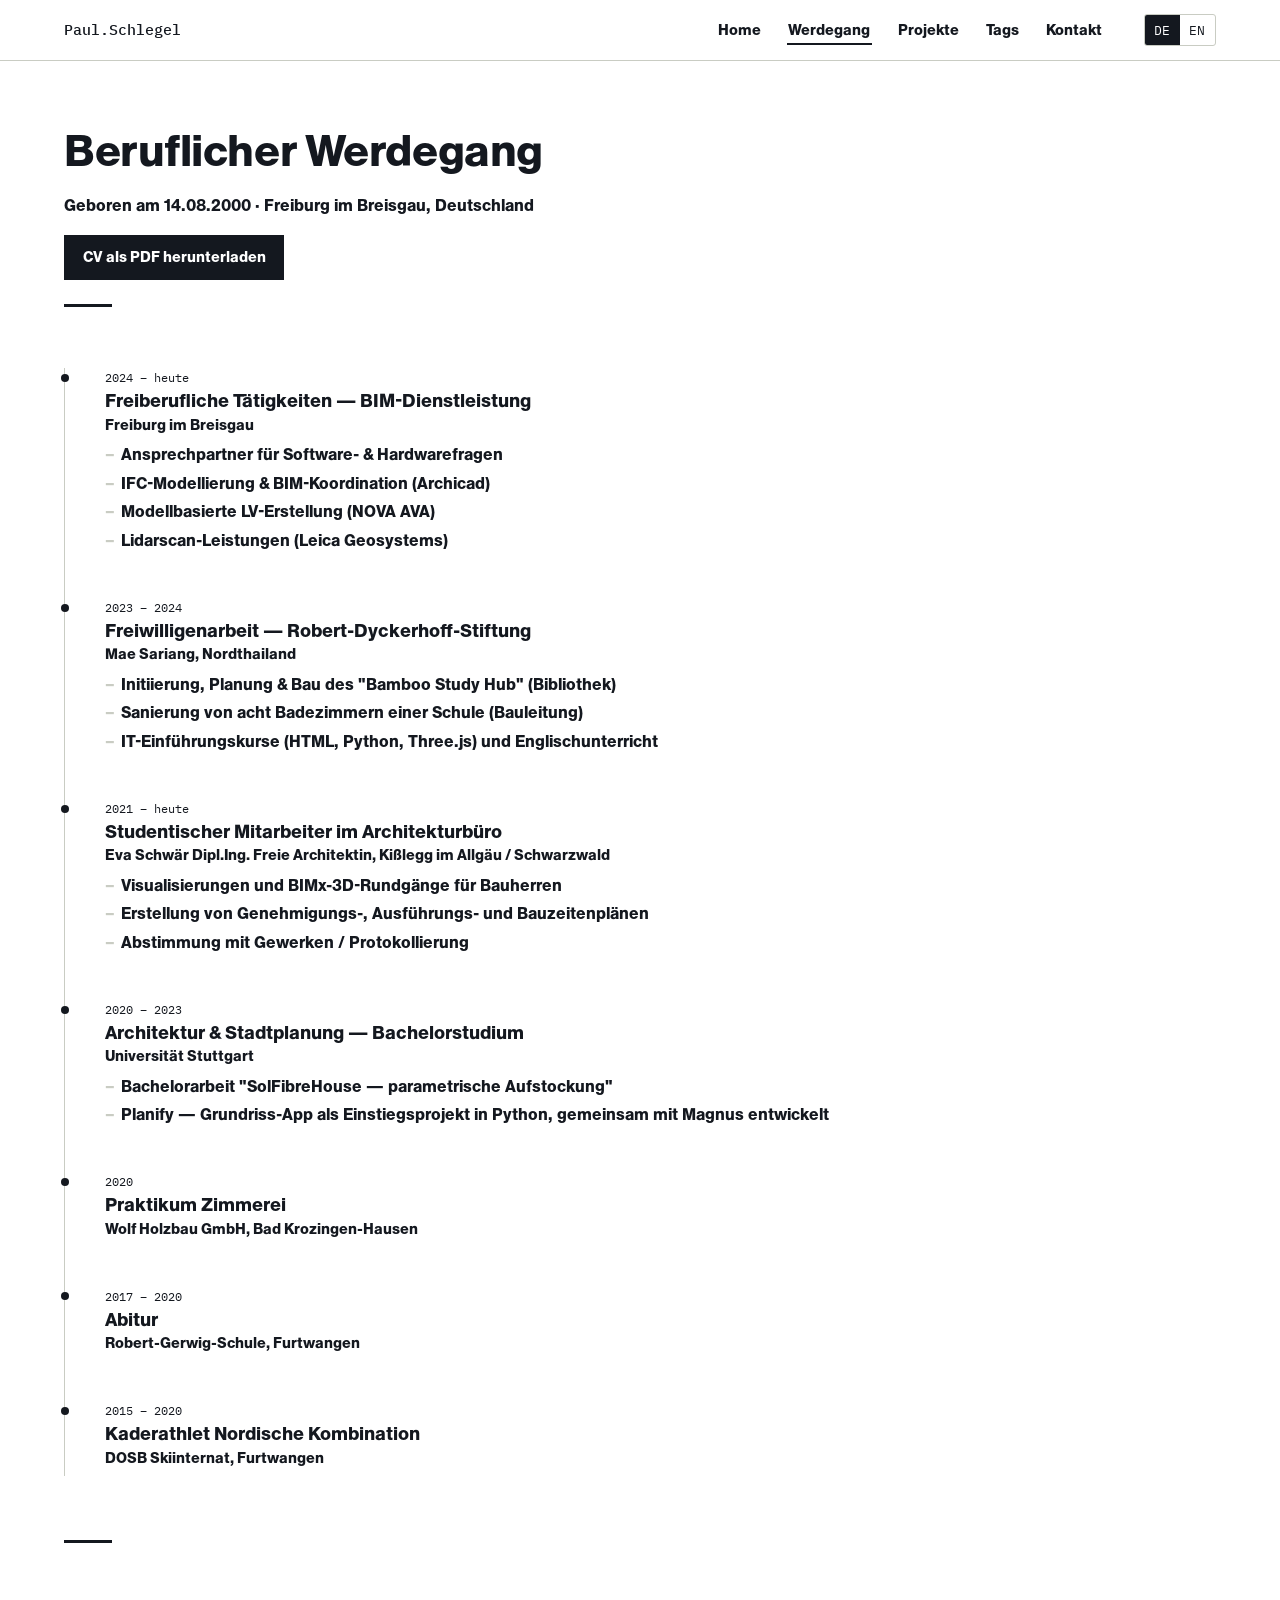
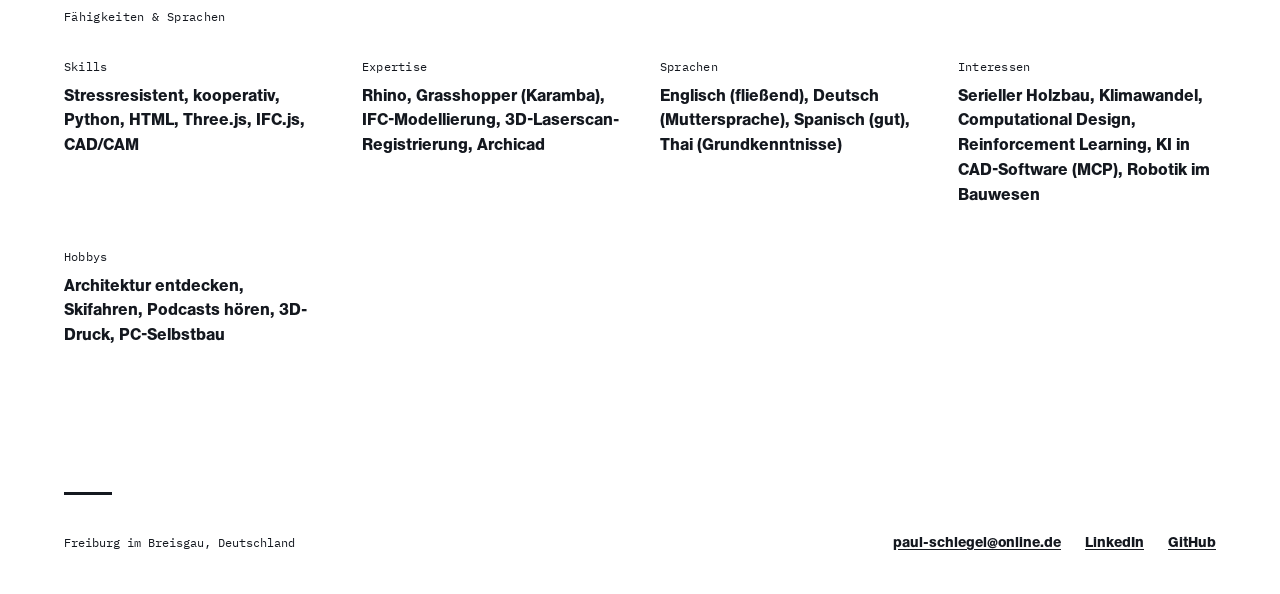
==== career.html @ 3959266d "Initial site" ====
<!DOCTYPE html>
<html lang="de">
<head>
<meta charset="UTF-8">
<meta name="viewport" content="width=device-width, initial-scale=1.0">
<title>Career — Paul Schlegel</title>
<meta name="description" content="Paul Schlegel's career timeline: BIM services, architecture, volunteering, education, and skills.">
<link rel="preconnect" href="https://fonts.googleapis.com">
<link rel="preconnect" href="https://fonts.gstatic.com" crossorigin>
<link href="https://fonts.googleapis.com/css2?family=IBM+Plex+Mono:wght@400;500&display=swap" rel="stylesheet">
<link rel="stylesheet" href="assets/css/style.css">
</head>
<body data-page="career">

<div data-include="header"></div>

<main>
  <section class="section" style="padding-bottom: var(--space-3);">
    <div class="container">
      <h1 data-de="Beruflicher Werdegang" data-en="Career timeline">Beruflicher Werdegang</h1>
      <p class="max-w-prose" data-de="Geboren am 14.08.2000 · Freiburg im Breisgau, Deutschland" data-en="Born 14 August 2000 · Freiburg im Breisgau, Germany">Geboren am 14.08.2000 · Freiburg im Breisgau, Deutschland</p>
      <div class="btn-row">
        <a class="btn btn-primary" href="assets/files/Paul_Schlegel_Lebenslauf.pdf" data-de="CV als PDF herunterladen" data-en="Download CV as PDF">CV als PDF herunterladen</a>
      </div>
    </div>
  </section>

  <section class="section">
    <div class="container">
      <div class="timeline">

        <div class="timeline-item">
          <span class="period" data-de="2024 – heute" data-en="2024 – present">2024 – heute</span>
          <h3 data-de="Freiberufliche Tätigkeiten — BIM-Dienstleistung" data-en="Freelance work — BIM Services">Freiberufliche Tätigkeiten — BIM-Dienstleistung</h3>
          <p class="org" data-de="Freiburg im Breisgau" data-en="Freiburg im Breisgau">Freiburg im Breisgau</p>
          <ul>
            <li data-de="Ansprechpartner für Software- &amp; Hardwarefragen" data-en="Point of contact for software &amp; hardware questions">Ansprechpartner für Software- &amp; Hardwarefragen</li>
            <li data-de="IFC-Modellierung &amp; BIM-Koordination (Archicad)" data-en="IFC modelling &amp; BIM coordination (Archicad)">IFC-Modellierung &amp; BIM-Koordination (Archicad)</li>
            <li data-de="Modellbasierte LV-Erstellung (NOVA AVA)" data-en="Model-based bill-of-quantities creation (NOVA AVA)">Modellbasierte LV-Erstellung (NOVA AVA)</li>
            <li data-de="Lidarscan-Leistungen (Leica Geosystems)" data-en="LiDAR scanning services (Leica Geosystems)">Lidarscan-Leistungen (Leica Geosystems)</li>
          </ul>
        </div>

        <div class="timeline-item">
          <span class="period" data-de="2023 – 2024" data-en="2023 – 2024">2023 – 2024</span>
          <h3 data-de="Freiwilligenarbeit — Robert-Dyckerhoff-Stiftung" data-en="Volunteer work — Robert Dyckerhoff Foundation">Freiwilligenarbeit — Robert-Dyckerhoff-Stiftung</h3>
          <p class="org" data-de="Mae Sariang, Nordthailand" data-en="Mae Sariang, Northern Thailand">Mae Sariang, Nordthailand</p>
          <ul>
            <li data-de="Initiierung, Planung &amp; Bau des &quot;Bamboo Study Hub&quot; (Bibliothek)" data-en="Initiated, planned &amp; built the &quot;Bamboo Study Hub&quot; (library)">Initiierung, Planung &amp; Bau des "Bamboo Study Hub" (Bibliothek)</li>
            <li data-de="Sanierung von acht Badezimmern einer Schule (Bauleitung)" data-en="Renovated eight school bathrooms (site supervision)">Sanierung von acht Badezimmern einer Schule (Bauleitung)</li>
            <li data-de="IT-Einführungskurse (HTML, Python, Three.js) und Englischunterricht" data-en="Taught introductory IT courses (HTML, Python, Three.js) and English">IT-Einführungskurse (HTML, Python, Three.js) und Englischunterricht</li>
          </ul>
        </div>

        <div class="timeline-item">
          <span class="period" data-de="2021 – heute" data-en="2021 – present">2021 – heute</span>
          <h3 data-de="Studentischer Mitarbeiter im Architekturbüro" data-en="Student assistant, architecture office">Studentischer Mitarbeiter im Architekturbüro</h3>
          <p class="org" data-de="Eva Schwär Dipl.Ing. Freie Architektin, Kißlegg im Allgäu / Schwarzwald" data-en="Eva Schwär Dipl.-Ing. Freie Architektin, Kißlegg im Allgäu / Black Forest">Eva Schwär Dipl.Ing. Freie Architektin, Kißlegg im Allgäu / Schwarzwald</p>
          <ul>
            <li data-de="Visualisierungen und BIMx-3D-Rundgänge für Bauherren" data-en="Visualisations and BIMx 3D walkthroughs for clients">Visualisierungen und BIMx-3D-Rundgänge für Bauherren</li>
            <li data-de="Erstellung von Genehmigungs-, Ausführungs- und Bauzeitenplänen" data-en="Preparation of permit, construction, and scheduling drawings">Erstellung von Genehmigungs-, Ausführungs- und Bauzeitenplänen</li>
            <li data-de="Abstimmung mit Gewerken / Protokollierung" data-en="Coordination with trades / documentation">Abstimmung mit Gewerken / Protokollierung</li>
          </ul>
        </div>

        <div class="timeline-item">
          <span class="period" data-de="2020 – 2023" data-en="2020 – 2023">2020 – 2023</span>
          <h3 data-de="Architektur &amp; Stadtplanung — Bachelorstudium" data-en="Architecture &amp; Urban Planning — Bachelor's degree">Architektur &amp; Stadtplanung — Bachelorstudium</h3>
          <p class="org" data-de="Universität Stuttgart" data-en="University of Stuttgart">Universität Stuttgart</p>
          <ul>
            <li data-de="Bachelorarbeit &quot;SolFibreHouse — parametrische Aufstockung&quot;" data-en="Bachelor's thesis &quot;SolFibreHouse — parametric building extension&quot;">Bachelorarbeit "SolFibreHouse — parametrische Aufstockung"</li>
            <li data-de="Planify — Grundriss-App als Einstiegsprojekt in Python, gemeinsam mit Magnus entwickelt" data-en="Planify — a floorplan app, our entry project into Python, built together with Magnus">Planify — Grundriss-App als Einstiegsprojekt in Python, gemeinsam mit Magnus entwickelt</li>
          </ul>
        </div>

        <div class="timeline-item">
          <span class="period" data-de="2020" data-en="2020">2020</span>
          <h3 data-de="Praktikum Zimmerei" data-en="Carpentry internship">Praktikum Zimmerei</h3>
          <p class="org" data-de="Wolf Holzbau GmbH, Bad Krozingen-Hausen" data-en="Wolf Holzbau GmbH, Bad Krozingen-Hausen">Wolf Holzbau GmbH, Bad Krozingen-Hausen</p>
        </div>

        <div class="timeline-item">
          <span class="period" data-de="2017 – 2020" data-en="2017 – 2020">2017 – 2020</span>
          <h3 data-de="Abitur" data-en="Abitur (secondary school diploma)">Abitur</h3>
          <p class="org" data-de="Robert-Gerwig-Schule, Furtwangen" data-en="Robert-Gerwig-Schule, Furtwangen">Robert-Gerwig-Schule, Furtwangen</p>
        </div>

        <div class="timeline-item">
          <span class="period" data-de="2015 – 2020" data-en="2015 – 2020">2015 – 2020</span>
          <h3 data-de="Kaderathlet Nordische Kombination" data-en="Competitive athlete, Nordic Combined">Kaderathlet Nordische Kombination</h3>
          <p class="org" data-de="DOSB Skiinternat, Furtwangen" data-en="DOSB ski boarding school, Furtwangen">DOSB Skiinternat, Furtwangen</p>
        </div>

      </div>
    </div>
  </section>

  <section class="section">
    <div class="container">
      <span class="label" data-de="Fähigkeiten &amp; Sprachen" data-en="Skills &amp; languages">Fähigkeiten &amp; Sprachen</span>
      <dl class="info-grid">
        <div>
          <dt data-de="Skills" data-en="Skills">Skills</dt>
          <dd data-de="Stressresistent, kooperativ, Python, HTML, Three.js, IFC.js, CAD/CAM" data-en="Resilient under pressure, collaborative, Python, HTML, Three.js, IFC.js, CAD/CAM">Stressresistent, kooperativ, Python, HTML, Three.js, IFC.js, CAD/CAM</dd>
        </div>
        <div>
          <dt data-de="Expertise" data-en="Expertise">Expertise</dt>
          <dd data-de="Rhino, Grasshopper (Karamba), IFC-Modellierung, 3D-Laserscan-Registrierung, Archicad" data-en="Rhino, Grasshopper (Karamba), IFC modelling, 3D laser-scan registration, Archicad">Rhino, Grasshopper (Karamba), IFC-Modellierung, 3D-Laserscan-Registrierung, Archicad</dd>
        </div>
        <div>
          <dt data-de="Sprachen" data-en="Languages">Sprachen</dt>
          <dd data-de="Englisch (fließend), Deutsch (Muttersprache), Spanisch (gut), Thai (Grundkenntnisse)" data-en="English (fluent), German (native), Spanish (good), Thai (basic)">Englisch (fließend), Deutsch (Muttersprache), Spanisch (gut), Thai (Grundkenntnisse)</dd>
        </div>
        <div>
          <dt data-de="Interessen" data-en="Interests">Interessen</dt>
          <dd data-de="Serieller Holzbau, Klimawandel, Computational Design, Reinforcement Learning, KI in CAD-Software (MCP), Robotik im Bauwesen" data-en="Serial/modular timber construction, climate change, computational design, reinforcement learning, AI in CAD software (MCP), robotics in construction">Serieller Holzbau, Klimawandel, Computational Design, Reinforcement Learning, KI in CAD-Software (MCP), Robotik im Bauwesen</dd>
        </div>
        <div>
          <dt data-de="Hobbys" data-en="Hobbies">Hobbys</dt>
          <dd data-de="Architektur entdecken, Skifahren, Podcasts hören, 3D-Druck, PC-Selbstbau" data-en="Discovering architecture, skiing, listening to podcasts, 3D printing, building PCs">Architektur entdecken, Skifahren, Podcasts hören, 3D-Druck, PC-Selbstbau</dd>
        </div>
      </dl>
    </div>
  </section>
</main>

<div data-include="footer"></div>

<script src="assets/js/main.js"></script>
</body>
</html>
---- assets/css/style.css ----
/* ==========================================================================
   Paul Schlegel — personal site
   Design system: restrained technical (survey/point-cloud inspired), light only
   ========================================================================== */

/* Self-hosted — Antique Legacy only ships Semibold (600) and Bold (700),
   no regular weight. Text set at lighter weights (e.g. body copy at 400)
   will render at the nearest available weight (600) per the browser's
   own font-weight matching — there is no lighter face to fall back to. */
@font-face {
  font-family: "Antique Legacy";
  src: url("../fonts/AntiqueLegacy-Semibold.ttf") format("truetype");
  font-weight: 600;
  font-style: normal;
  font-display: swap;
}
@font-face {
  font-family: "Antique Legacy";
  src: url("../fonts/AntiqueLegacy-Bold.ttf") format("truetype");
  font-weight: 700;
  font-style: normal;
  font-display: swap;
}

:root {
  --paper: #FFFFFF;
  --ink: #14181F;
  --ink-soft: #14181F;
  --hairline: #C9CCC3;
  --mist: #EEF1EC;

  /* Tag categories — the only place color is used as an accent */
  --tag-ai: #F5DEE1;
  --tag-collab: #F5E4CE;
  --tag-bim: #F4EFC9;
  --tag-impact: #DCEAD3;
  --tag-software: #D3E9E1;
  --tag-design: #E9DCEA;

  --font-sans: "Antique Legacy", -apple-system, BlinkMacSystemFont, "Segoe UI", sans-serif;
  --font-mono: "IBM Plex Mono", "SFMono-Regular", Consolas, monospace;

  --radius: 3px;
  --gutter: clamp(1.25rem, 5vw, 5rem);
  --content-max: 1320px;

  --space-1: 0.5rem;
  --space-2: 1rem;
  --space-3: 1.5rem;
  --space-4: 2.5rem;
  --space-5: 4rem;
  --space-6: 6rem;
}

/* ---- Reset ------------------------------------------------------------- */

*, *::before, *::after { box-sizing: border-box; }

html { -webkit-text-size-adjust: 100%; scroll-behavior: smooth; }

@media (prefers-reduced-motion: reduce) {
  html { scroll-behavior: auto; }
  *, *::before, *::after {
    animation-duration: 0.01ms !important;
    animation-iteration-count: 1 !important;
    transition-duration: 0.01ms !important;
  }
}

body {
  margin: 0;
  min-height: 100vh;
  display: flex;
  flex-direction: column;
  background-color: var(--paper);
  color: var(--ink);
  font-family: var(--font-sans);
  font-size: 16px;
  line-height: 1.55;
  -webkit-font-smoothing: antialiased;
}

main {
  flex: 1;
}

img { max-width: 100%; display: block; }

a { color: var(--ink); text-decoration: underline; text-underline-offset: 2px; }
a:hover { text-decoration-thickness: 2px; }

h1, h2, h3, h4 { font-weight: 600; line-height: 1.2; margin: 0 0 var(--space-2); }
h1 { font-size: clamp(2rem, 4vw, 2.75rem); letter-spacing: -0.01em; }
h2 { font-size: clamp(1.4rem, 2.5vw, 1.75rem); }
h3 { font-size: 1.15rem; }
p { margin: 0 0 var(--space-2); color: var(--ink-soft); }

ul { margin: 0; padding: 0; list-style: none; }

button { font-family: inherit; }

/* Visible focus states everywhere */
a:focus-visible,
button:focus-visible,
input:focus-visible {
  outline: 2px solid var(--ink);
  outline-offset: 2px;
  border-radius: 1px;
}

/* ---- Layout helpers ----------------------------------------------------- */

.container {
  max-width: var(--content-max);
  margin: 0 auto;
  padding-inline: var(--gutter);
}

.section {
  padding-block: var(--space-5);
  position: relative;
}

.section + .section::before {
  content: "";
  position: absolute;
  top: 0;
  left: var(--gutter);
  width: 3rem;
  height: 3px;
  background: var(--ink);
}

.label {
  font-family: var(--font-mono);
  font-size: 0.72rem;
  letter-spacing: 0.03em;
  color: var(--ink);
  display: inline-block;
  margin-bottom: var(--space-2);
}

/* ---- Header / nav -------------------------------------------------------- */

.site-header {
  border-bottom: 1px solid var(--hairline);
  background-color: var(--paper);
  position: sticky;
  top: 0;
  z-index: 20;
}

.site-header .container {
  display: flex;
  align-items: center;
  justify-content: space-between;
  gap: var(--space-2);
  padding-block: 0.9rem;
}

.brand {
  font-family: var(--font-mono);
  font-weight: 500;
  font-size: 0.95rem;
  color: var(--ink);
  text-decoration: none;
}
.brand:hover { text-decoration: none; }
.brand span { color: var(--ink-soft); }

.nav {
  display: flex;
  align-items: center;
  gap: var(--space-4);
}

.nav-links {
  display: flex;
  gap: var(--space-3);
}

.nav-links a {
  color: var(--ink);
  font-size: 0.92rem;
  padding: 0.3rem 0.1rem;
  text-decoration: none;
  border-bottom: 2px solid transparent;
}

.nav-links a:hover { text-decoration: none; border-color: var(--hairline); }

.nav-links a[aria-current="page"] {
  color: var(--ink);
  font-weight: 600;
  border-color: var(--ink);
}

.lang-toggle {
  display: inline-flex;
  border: 1px solid var(--hairline);
  border-radius: var(--radius);
  overflow: hidden;
  font-family: var(--font-mono);
  font-size: 0.75rem;
}

.lang-toggle button {
  background: none;
  border: none;
  padding: 0.35rem 0.6rem;
  cursor: pointer;
  color: var(--ink-soft);
}

.lang-toggle button[aria-pressed="true"] {
  background: var(--ink);
  color: var(--paper);
}

.nav-toggle {
  display: none;
  background: none;
  border: 1px solid var(--hairline);
  border-radius: var(--radius);
  padding: 0.4rem 0.6rem;
  cursor: pointer;
  color: var(--ink);
}

.nav-toggle svg { display: block; }

@media (max-width: 760px) {
  .nav-toggle { display: inline-flex; align-items: center; }

  .nav {
    position: absolute;
    top: 100%;
    left: 0;
    right: 0;
    background: var(--paper);
    border-bottom: 1px solid var(--hairline);
    flex-direction: column;
    align-items: stretch;
    gap: 0;
    padding: var(--space-2) var(--gutter) var(--space-3);
    display: none;
  }

  .nav.is-open { display: flex; }

  .nav-links {
    flex-direction: column;
    gap: 0;
  }

  .nav-links a {
    padding: 0.7rem 0;
    border-bottom: 1px solid var(--hairline);
  }

  .lang-toggle { margin-top: var(--space-2); align-self: flex-start; }
}

/* ---- Buttons -------------------------------------------------------------- */

.btn {
  display: inline-flex;
  align-items: center;
  gap: 0.5rem;
  padding: 0.65rem 1.1rem;
  font-size: 0.92rem;
  font-weight: 600;
  border: 1px solid var(--ink);
  cursor: pointer;
  text-decoration: none;
}

.btn:hover { text-decoration: none; }

.btn-primary {
  background: var(--ink);
  color: var(--paper);
}

.btn-ghost {
  background: transparent;
  color: var(--ink);
  border-color: var(--hairline);
}
.btn-ghost:hover { border-color: var(--ink); }

.btn-row { display: flex; flex-wrap: wrap; gap: var(--space-2); }

/* ---- Hero ------------------------------------------------------------------ */

.hero {
  display: grid;
  grid-template-columns: 1.3fr 0.9fr;
  gap: var(--space-5);
  align-items: center;
  padding-block: var(--space-6) var(--space-5);
}

.hero-portrait {
  border-radius: var(--radius);
  overflow: hidden;
  border: 1px solid var(--hairline);
  aspect-ratio: 4 / 5;
  background: var(--mist);
}

.hero-portrait img {
  width: 100%;
  height: 100%;
  object-fit: cover;
  object-position: center 20%;
}

.hero h1 { margin-bottom: var(--space-2); }
.hero .lede { font-size: 1.1rem; max-width: 46ch; }

.hero-meta {
  display: flex;
  gap: var(--space-3);
  font-family: var(--font-mono);
  font-size: 0.8rem;
  color: var(--ink-soft);
  margin: var(--space-2) 0 var(--space-3);
  flex-wrap: wrap;
}

.hero-meta li::before { content: "· "; color: var(--hairline); }
.hero-meta li:first-child::before { content: ""; }

@media (max-width: 760px) {
  .hero { grid-template-columns: 1fr; padding-block: var(--space-4); }
  .hero-portrait { max-width: 220px; }
  .hero-meta li::before { content: none; }
}

/* Sparing entrance moment for the hero only */
.hero > * { animation: rise-in 0.5s ease-out both; }
.hero-portrait { animation-delay: 0.08s; }

@keyframes rise-in {
  from { opacity: 0; transform: translateY(8px); }
  to { opacity: 1; transform: translateY(0); }
}

@media (prefers-reduced-motion: reduce) {
  .hero > * { animation: none; }
}

/* ---- Cards / tags ------------------------------------------------------------ */

.card-grid {
  display: grid;
  grid-template-columns: repeat(auto-fill, minmax(220px, 1fr));
  gap: var(--space-4) var(--space-3);
}

.card {
  display: flex;
  flex-direction: column;
  gap: var(--space-2);
  color: inherit;
  text-decoration: none;
}

.card-thumb {
  position: relative;
  aspect-ratio: 3 / 4;
  border: none;
  border-radius: 0;
  background-color: #ECECEC;
  overflow: hidden;
  box-shadow: none;
  transition: transform 0.15s ease;
}

.card:hover .card-thumb,
.card:focus-visible .card-thumb {
  transform: translateY(-3px);
}

.card-title {
  margin: 0;
  padding: 0;
  text-align: left;
  font-size: 0.85rem;
  font-weight: 600;
  color: var(--ink);
}

.card-thumb img {
  position: absolute;
  inset: 0;
  width: 100%;
  height: 100%;
  object-fit: cover;
  object-position: center 65%;
  filter: grayscale(1);
  transition: filter 0.15s ease;
}

.card:hover .card-thumb img,
.card:focus-visible .card-thumb img {
  filter: grayscale(0);
}

.tags {
  display: flex;
  flex-wrap: wrap;
  gap: 0.4rem;
  margin-top: var(--space-1);
}

.tag {
  font-family: var(--font-mono);
  font-size: 0.7rem;
  letter-spacing: 0.02em;
  padding: 0.25rem 0.6rem;
  border-radius: 999px;
  color: var(--ink);
  background: var(--hairline);
}

a.tag {
  text-decoration: none;
  display: inline-block;
}

.tag-ai { background: var(--tag-ai); }
.tag-collab { background: var(--tag-collab); }
.tag-bim { background: var(--tag-bim); }
.tag-impact { background: var(--tag-impact); }
.tag-software { background: var(--tag-software); }
.tag-design { background: var(--tag-design); }

/* ---- Tags overview page ------------------------------------------------------ */

.tag-groups {
  display: grid;
  grid-template-columns: repeat(auto-fit, minmax(280px, 1fr));
  gap: var(--space-3);
}

.tag-group {
  background: var(--mist);
  border-radius: var(--radius);
  padding: var(--space-3);
}

.tag-group h3 { margin-bottom: var(--space-2); }

.tag-count {
  opacity: 0.65;
  font-size: 0.65rem;
}

.category-heading {
  display: flex;
  align-items: baseline;
  gap: var(--space-2);
  margin-bottom: var(--space-3);
}

/* ---- Project detail pages --------------------------------------------------- */

.breadcrumb {
  font-family: var(--font-mono);
  font-size: 0.8rem;
  display: block;
  margin-bottom: var(--space-3);
}

.detail-layout > div {
  max-width: 62ch;
}

.detail-layout.has-image {
  display: grid;
  grid-template-columns: 1.1fr 0.9fr;
  gap: var(--space-5);
  align-items: start;
}

.detail-layout.has-image > .detail-text {
  max-width: 62ch;
}

.detail-image {
  border-radius: var(--radius);
  overflow: hidden;
  border: 1px solid var(--hairline);
  background: var(--mist);
}

.detail-image img {
  display: block;
  width: 100%;
  height: auto;
}

@media (max-width: 760px) {
  .detail-layout.has-image { grid-template-columns: 1fr; }
}

.video-block {
  width: 100%;
}

.video-frame {
  position: relative;
  aspect-ratio: 16 / 9;
  width: 100%;
  border: 1px solid var(--hairline);
  border-radius: var(--radius);
  background-color: var(--mist);
  background-image:
    repeating-linear-gradient(0deg, var(--hairline) 0 1px, transparent 1px 22px),
    repeating-linear-gradient(90deg, var(--hairline) 0 1px, transparent 1px 22px);
  background-position: -1px -1px;
  color: var(--ink);
  overflow: hidden;
}

.video-frame video {
  position: absolute;
  inset: 0;
  width: 100%;
  height: 100%;
  object-fit: cover;
}

/* Placeholder state (no video yet): add .is-placeholder for centered icon/label */
.video-frame.is-placeholder {
  display: flex;
  flex-direction: column;
  align-items: center;
  justify-content: center;
  gap: var(--space-2);
}

.video-frame > svg { width: 56px; height: 56px; }

.video-frame > span {
  font-family: var(--font-mono);
  font-size: 0.75rem;
  color: var(--ink-soft);
}

.video-bar {
  display: flex;
  align-items: center;
  gap: var(--space-2);
  margin-top: var(--space-2);
}

.video-btn {
  flex-shrink: 0;
  width: 36px;
  height: 36px;
  background: var(--paper);
  border: 1px solid var(--hairline);
  border-radius: var(--radius);
  display: flex;
  align-items: center;
  justify-content: center;
  color: var(--ink);
  cursor: pointer;
}

.video-btn:hover { background: var(--mist); }

.video-btn svg { width: 18px; height: 18px; }

.video-btn .icon-pause { display: none; }
.video-btn.is-playing .icon-play { display: none; }
.video-btn.is-playing .icon-pause { display: block; }

.video-seek {
  --progress: 0%;
  flex: 1;
  appearance: none;
  -webkit-appearance: none;
  height: 4px;
  border-radius: 2px;
  background: linear-gradient(to right, var(--ink) 0%, var(--ink) var(--progress), var(--hairline) var(--progress), var(--hairline) 100%);
  cursor: pointer;
}

.video-seek::-webkit-slider-thumb {
  -webkit-appearance: none;
  width: 12px;
  height: 12px;
  border-radius: 50%;
  background: var(--ink);
  cursor: pointer;
  border: 2px solid var(--paper);
}

.video-seek::-moz-range-thumb {
  width: 12px;
  height: 12px;
  border-radius: 50%;
  background: var(--ink);
  border: 2px solid var(--paper);
  cursor: pointer;
}

.video-seek::-moz-range-track {
  height: 4px;
  border-radius: 2px;
  background: var(--hairline);
}

.video-seek::-moz-range-progress {
  height: 4px;
  border-radius: 2px;
  background: var(--ink);
}

.video-time {
  flex-shrink: 0;
  font-family: var(--font-mono);
  font-size: 0.75rem;
  color: var(--ink-soft);
  white-space: nowrap;
}

/* ---- Image gallery (project detail pages) ---------------------------------- */

.gallery {
  position: relative;
  /* Full-bleed: escape .container regardless of its own padding/max-width */
  width: 100vw;
  margin-left: calc(50% - 50vw);
  margin-right: calc(50% - 50vw);
  padding-inline: 11%;
}

.gallery-stage {
  position: relative;
  height: clamp(360px, 54vw, 720px);
  overflow: hidden;
}

.gallery-slide {
  position: absolute;
  inset: 0;
  margin: 0;
  display: flex;
  align-items: center;
  justify-content: center;
  transition: transform 0.6s cubic-bezier(0.65, 0, 0.35, 1);
  will-change: transform;
}

.slide-media {
  display: flex;
  flex-direction: column;
  gap: var(--space-1);
}

.slide-image {
  height: clamp(280px, 48vw, 640px);
  aspect-ratio: 3 / 2;
  border-radius: var(--radius);
  overflow: hidden;
  background-color: var(--mist);
}

.slide-image--portrait {
  aspect-ratio: 3 / 4;
}

.gallery-slide.is-placeholder .slide-image {
  background-color: #FFFFFF;
  background-image:
    repeating-linear-gradient(0deg, var(--hairline) 0 1px, transparent 1px 22px),
    repeating-linear-gradient(90deg, var(--hairline) 0 1px, transparent 1px 22px);
}

.slide-image img {
  width: 100%;
  height: 100%;
  display: block;
  object-fit: cover;
}

.slide-caption {
  margin: 0;
  text-align: left;
  font-family: var(--font-mono);
  font-size: 0.78rem;
  color: var(--ink-soft);
}

.gallery-nav {
  position: absolute;
  top: 50%;
  transform: translateY(-50%);
  width: 40px;
  height: 40px;
  border-radius: 50%;
  background: var(--paper);
  border: 1px solid var(--hairline);
  display: flex;
  align-items: center;
  justify-content: center;
  color: var(--ink);
  cursor: pointer;
  z-index: 2;
  box-shadow: 0 4px 12px rgba(20, 24, 31, 0.16);
}

.gallery-nav:hover { box-shadow: 0 6px 18px rgba(20, 24, 31, 0.22); }

.gallery-prev { left: 16px; }
.gallery-next { right: 16px; }

.gallery-nav svg { width: 18px; height: 18px; }

@media (max-width: 600px) {
  .gallery { padding-inline: 5%; }
  .slide-caption { font-size: 0.7rem; }
}

/* ---- Timeline (career) ---------------------------------------------------- */

.timeline {
  border-left: 1px solid var(--hairline);
  padding-left: var(--space-4);
  display: flex;
  flex-direction: column;
  gap: var(--space-4);
}

.timeline-item { position: relative; }

.timeline-item::before {
  content: "";
  position: absolute;
  left: calc(-1 * var(--space-4) - 4px);
  top: 0.35rem;
  width: 8px;
  height: 8px;
  background: var(--ink);
  border-radius: 50%;
}

.timeline-item .period {
  font-family: var(--font-mono);
  font-size: 0.78rem;
  color: var(--ink);
  display: block;
  margin-bottom: 0.15rem;
}

.timeline-item h3 { margin-bottom: 0.1rem; }
.timeline-item .org { color: var(--ink-soft); font-size: 0.92rem; margin-bottom: 0.4rem; }

.timeline-item ul { margin-top: 0.4rem; }
.timeline-item li {
  position: relative;
  padding-left: 1rem;
  color: var(--ink-soft);
  margin-bottom: 0.25rem;
}
.timeline-item li::before { content: "–"; position: absolute; left: 0; color: var(--hairline); }

/* ---- Info grid (skills / expertise / languages) ---------------------------- */

.info-grid {
  display: grid;
  grid-template-columns: repeat(auto-fit, minmax(220px, 1fr));
  gap: var(--space-4);
}

.info-grid dt {
  font-family: var(--font-mono);
  font-size: 0.72rem;
  color: var(--ink);
  letter-spacing: 0.02em;
  margin-bottom: 0.5rem;
}

.info-grid dd { margin: 0; color: var(--ink-soft); }

/* ---- Contact ---------------------------------------------------------------- */

.contact-list {
  display: flex;
  flex-direction: column;
  gap: var(--space-2);
  max-width: 460px;
}

.contact-list li {
  display: flex;
  justify-content: space-between;
  align-items: baseline;
  border-bottom: 1px solid var(--hairline);
  padding-bottom: var(--space-2);
  gap: var(--space-2);
}

.contact-list .k {
  font-family: var(--font-mono);
  font-size: 0.78rem;
  color: var(--ink-soft);
}

.contact-list .v { text-align: right; }

/* ---- Footer ------------------------------------------------------------------ */

.site-footer {
  position: relative;
  padding-block: var(--space-4);
  margin-top: var(--space-5);
}

.site-footer::before {
  content: "";
  position: absolute;
  top: 0;
  left: var(--gutter);
  width: 3rem;
  height: 3px;
  background: var(--ink);
}

.site-footer .container {
  display: flex;
  flex-wrap: wrap;
  justify-content: space-between;
  gap: var(--space-3);
  align-items: center;
}

.footer-links {
  display: flex;
  gap: var(--space-3);
  flex-wrap: wrap;
  font-size: 0.88rem;
}

.footer-note {
  font-family: var(--font-mono);
  font-size: 0.75rem;
  color: var(--ink-soft);
}

/* ---- Utility ------------------------------------------------------------------ */

.mt-0 { margin-top: 0; }
.max-w-prose { max-width: 62ch; }

/* Guarantee el.hidden works even on elements with an explicit display
   value elsewhere (e.g. .card { display: flex }) */
[hidden] { display: none !important; }
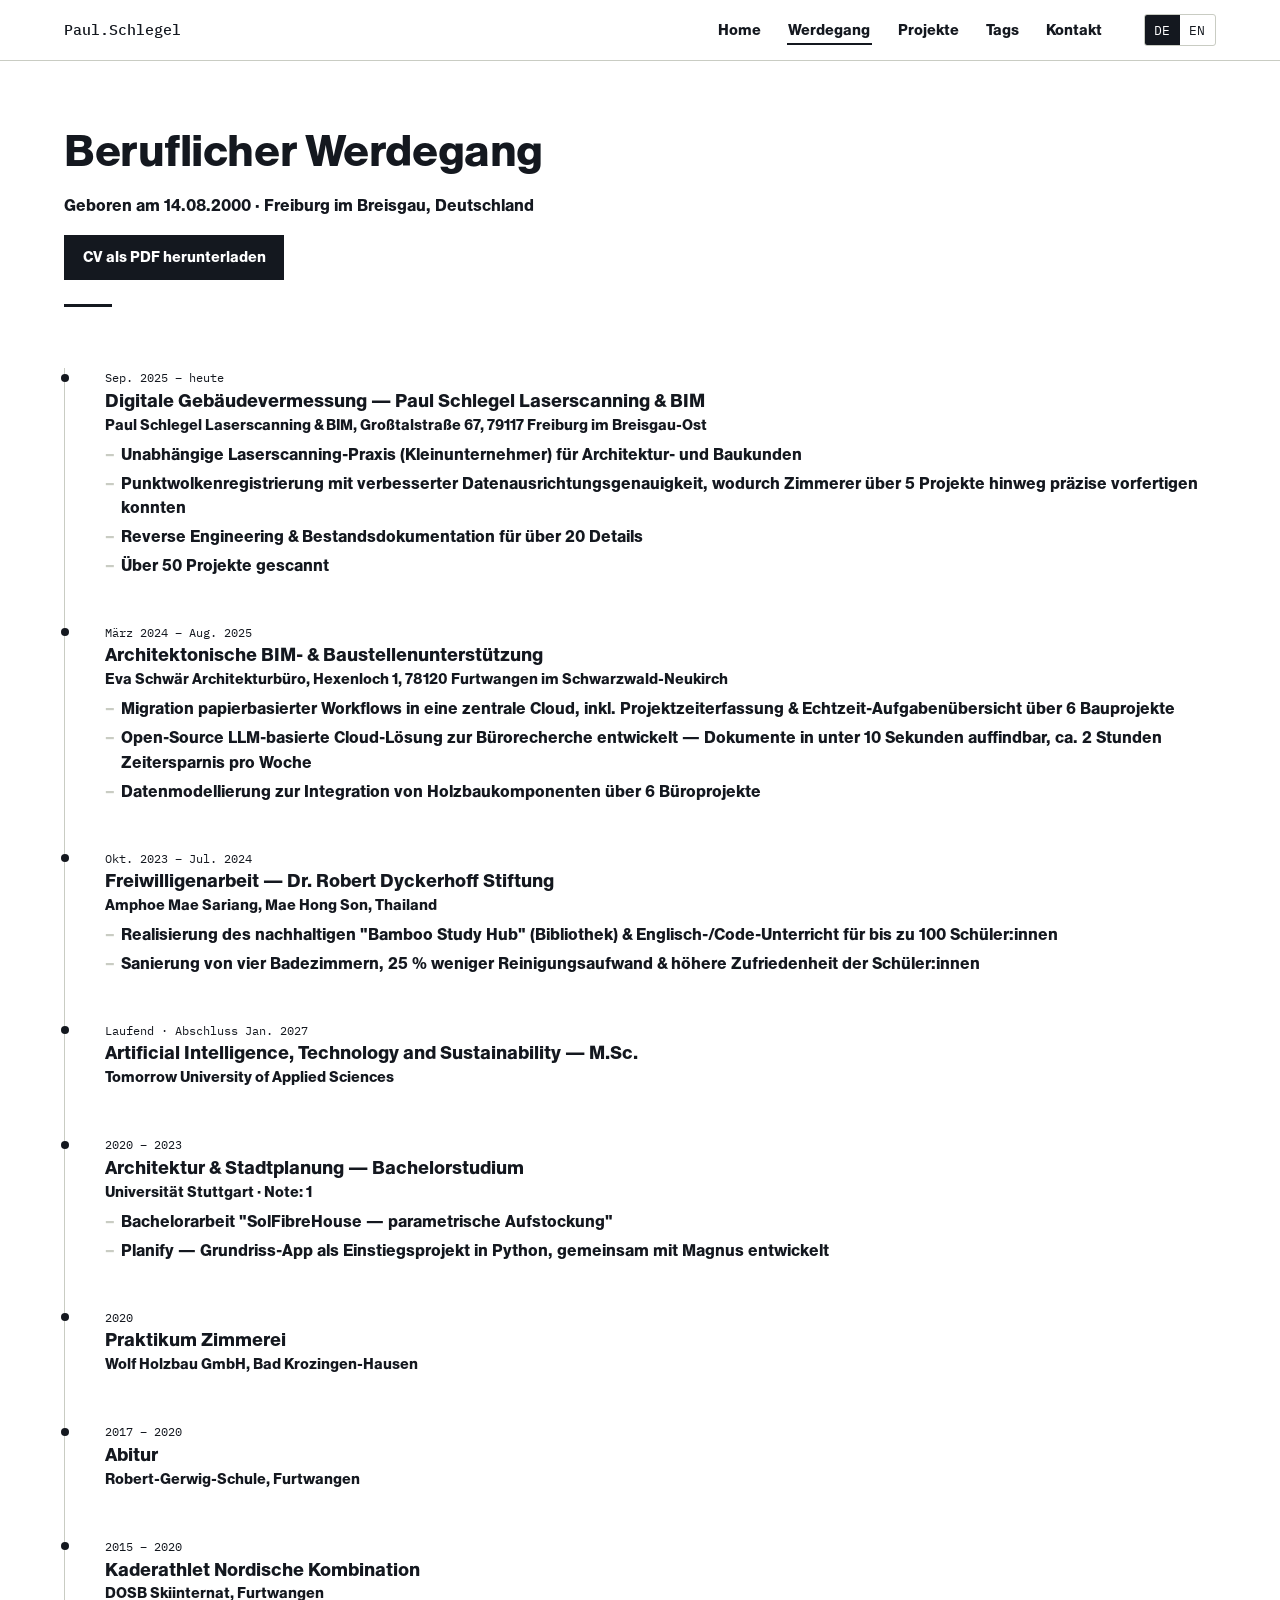
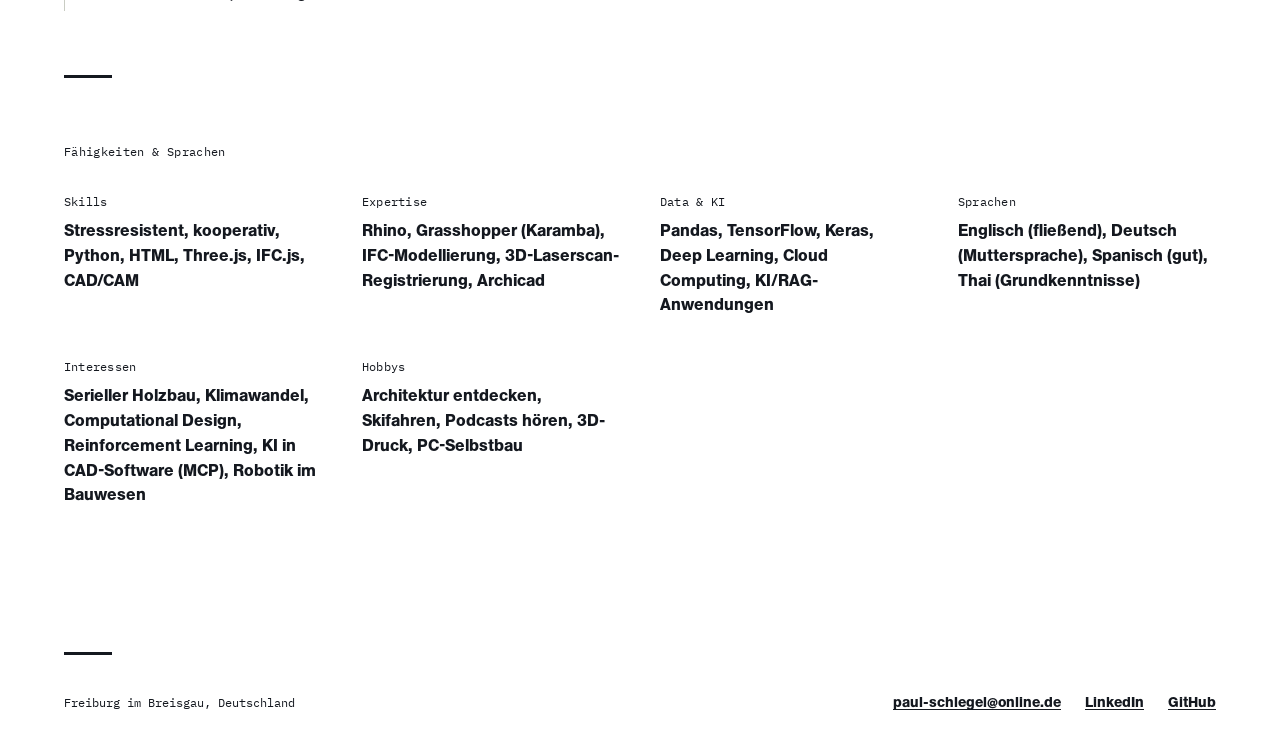
==== commit 47af28b3: "Update resume and career site; update bamboo study hub gallery" ====
--- a/career.html
+++ b/career.html
@@ -4,7 +4,7 @@
 <meta charset="UTF-8">
 <meta name="viewport" content="width=device-width, initial-scale=1.0">
 <title>Career — Paul Schlegel</title>
-<meta name="description" content="Paul Schlegel's career timeline: BIM services, architecture, volunteering, education, and skills.">
+<meta name="description" content="Paul Schlegel's career timeline: laser scanning &amp; BIM services, architecture, volunteering, AI/data science education, and skills.">
 <link rel="preconnect" href="https://fonts.googleapis.com">
 <link rel="preconnect" href="https://fonts.gstatic.com" crossorigin>
 <link href="https://fonts.googleapis.com/css2?family=IBM+Plex+Mono:wght@400;500&display=swap" rel="stylesheet">
@@ -30,43 +30,48 @@
       <div class="timeline">
 
         <div class="timeline-item">
-          <span class="period" data-de="2024 – heute" data-en="2024 – present">2024 – heute</span>
-          <h3 data-de="Freiberufliche Tätigkeiten — BIM-Dienstleistung" data-en="Freelance work — BIM Services">Freiberufliche Tätigkeiten — BIM-Dienstleistung</h3>
-          <p class="org" data-de="Freiburg im Breisgau" data-en="Freiburg im Breisgau">Freiburg im Breisgau</p>
+          <span class="period" data-de="Sep. 2025 – heute" data-en="Sep '25 – present">Sep. 2025 – heute</span>
+          <h3 data-de="Digitale Gebäudevermessung — Paul Schlegel Laserscanning &amp; BIM" data-en="Digital building surveying — Paul Schlegel Laserscanning &amp; BIM">Digitale Gebäudevermessung — Paul Schlegel Laserscanning &amp; BIM</h3>
+          <p class="org" data-de="Paul Schlegel Laserscanning &amp; BIM, Großtalstraße 67, 79117 Freiburg im Breisgau-Ost" data-en="Paul Schlegel Laserscanning &amp; BIM, Großtalstraße 67, 79117 Freiburg im Breisgau-Ost">Paul Schlegel Laserscanning &amp; BIM, Großtalstraße 67, 79117 Freiburg im Breisgau-Ost</p>
           <ul>
-            <li data-de="Ansprechpartner für Software- &amp; Hardwarefragen" data-en="Point of contact for software &amp; hardware questions">Ansprechpartner für Software- &amp; Hardwarefragen</li>
-            <li data-de="IFC-Modellierung &amp; BIM-Koordination (Archicad)" data-en="IFC modelling &amp; BIM coordination (Archicad)">IFC-Modellierung &amp; BIM-Koordination (Archicad)</li>
-            <li data-de="Modellbasierte LV-Erstellung (NOVA AVA)" data-en="Model-based bill-of-quantities creation (NOVA AVA)">Modellbasierte LV-Erstellung (NOVA AVA)</li>
-            <li data-de="Lidarscan-Leistungen (Leica Geosystems)" data-en="LiDAR scanning services (Leica Geosystems)">Lidarscan-Leistungen (Leica Geosystems)</li>
+            <li data-de="Unabhängige Laserscanning-Praxis (Kleinunternehmer) für Architektur- und Baukunden" data-en="Independent laser scanning practice (sole proprietor) for architecture and construction clients">Unabhängige Laserscanning-Praxis (Kleinunternehmer) für Architektur- und Baukunden</li>
+            <li data-de="Punktwolkenregistrierung mit verbesserter Datenausrichtungsgenauigkeit, wodurch Zimmerer über 5 Projekte hinweg präzise vorfertigen konnten" data-en="Point cloud registration with improved data-alignment accuracy, enabling carpenters to prefabricate precisely across 5 projects">Punktwolkenregistrierung mit verbesserter Datenausrichtungsgenauigkeit, wodurch Zimmerer über 5 Projekte hinweg präzise vorfertigen konnten</li>
+            <li data-de="Reverse Engineering &amp; Bestandsdokumentation für über 20 Details" data-en="Reverse engineering &amp; heritage documentation for over 20 details">Reverse Engineering &amp; Bestandsdokumentation für über 20 Details</li>
+            <li data-de="Über 50 Projekte gescannt" data-en="Over 50 projects scanned">Über 50 Projekte gescannt</li>
           </ul>
         </div>
 
         <div class="timeline-item">
-          <span class="period" data-de="2023 – 2024" data-en="2023 – 2024">2023 – 2024</span>
-          <h3 data-de="Freiwilligenarbeit — Robert-Dyckerhoff-Stiftung" data-en="Volunteer work — Robert Dyckerhoff Foundation">Freiwilligenarbeit — Robert-Dyckerhoff-Stiftung</h3>
-          <p class="org" data-de="Mae Sariang, Nordthailand" data-en="Mae Sariang, Northern Thailand">Mae Sariang, Nordthailand</p>
+          <span class="period" data-de="März 2024 – Aug. 2025" data-en="Mar '24 – Aug '25">März 2024 – Aug. 2025</span>
+          <h3 data-de="Architektonische BIM- &amp; Baustellenunterstützung" data-en="Architectural BIM &amp; site support">Architektonische BIM- &amp; Baustellenunterstützung</h3>
+          <p class="org" data-de="Eva Schwär Architekturbüro, Hexenloch 1, 78120 Furtwangen im Schwarzwald-Neukirch" data-en="Eva Schwär Architekturbüro, Hexenloch 1, 78120 Furtwangen im Schwarzwald-Neukirch">Eva Schwär Architekturbüro, Hexenloch 1, 78120 Furtwangen im Schwarzwald-Neukirch</p>
           <ul>
-            <li data-de="Initiierung, Planung &amp; Bau des &quot;Bamboo Study Hub&quot; (Bibliothek)" data-en="Initiated, planned &amp; built the &quot;Bamboo Study Hub&quot; (library)">Initiierung, Planung &amp; Bau des "Bamboo Study Hub" (Bibliothek)</li>
-            <li data-de="Sanierung von acht Badezimmern einer Schule (Bauleitung)" data-en="Renovated eight school bathrooms (site supervision)">Sanierung von acht Badezimmern einer Schule (Bauleitung)</li>
-            <li data-de="IT-Einführungskurse (HTML, Python, Three.js) und Englischunterricht" data-en="Taught introductory IT courses (HTML, Python, Three.js) and English">IT-Einführungskurse (HTML, Python, Three.js) und Englischunterricht</li>
+            <li data-de="Migration papierbasierter Workflows in eine zentrale Cloud, inkl. Projektzeiterfassung &amp; Echtzeit-Aufgabenübersicht über 6 Bauprojekte" data-en="Migrated paper-based workflows to a centralized cloud, introducing project time tracking &amp; real-time task visibility across 6 construction projects">Migration papierbasierter Workflows in eine zentrale Cloud, inkl. Projektzeiterfassung &amp; Echtzeit-Aufgabenübersicht über 6 Bauprojekte</li>
+            <li data-de="Open-Source LLM-basierte Cloud-Lösung zur Bürorecherche entwickelt — Dokumente in unter 10 Sekunden auffindbar, ca. 2 Stunden Zeitersparnis pro Woche" data-en="Designed an open-source LLM-based cloud solution for office search — documents retrieved in under 10 seconds, saving ~2 hours per week">Open-Source LLM-basierte Cloud-Lösung zur Bürorecherche entwickelt — Dokumente in unter 10 Sekunden auffindbar, ca. 2 Stunden Zeitersparnis pro Woche</li>
+            <li data-de="Datenmodellierung zur Integration von Holzbaukomponenten über 6 Büroprojekte" data-en="Directed data modelling to integrate timber components across 6 office projects">Datenmodellierung zur Integration von Holzbaukomponenten über 6 Büroprojekte</li>
           </ul>
         </div>
 
         <div class="timeline-item">
-          <span class="period" data-de="2021 – heute" data-en="2021 – present">2021 – heute</span>
-          <h3 data-de="Studentischer Mitarbeiter im Architekturbüro" data-en="Student assistant, architecture office">Studentischer Mitarbeiter im Architekturbüro</h3>
-          <p class="org" data-de="Eva Schwär Dipl.Ing. Freie Architektin, Kißlegg im Allgäu / Schwarzwald" data-en="Eva Schwär Dipl.-Ing. Freie Architektin, Kißlegg im Allgäu / Black Forest">Eva Schwär Dipl.Ing. Freie Architektin, Kißlegg im Allgäu / Schwarzwald</p>
+          <span class="period" data-de="Okt. 2023 – Jul. 2024" data-en="Oct '23 – Jul '24">Okt. 2023 – Jul. 2024</span>
+          <h3 data-de="Freiwilligenarbeit — Dr. Robert Dyckerhoff Stiftung" data-en="Volunteer — Dr. Robert Dyckerhoff Stiftung">Freiwilligenarbeit — Dr. Robert Dyckerhoff Stiftung</h3>
+          <p class="org" data-de="Amphoe Mae Sariang, Mae Hong Son, Thailand" data-en="Amphoe Mae Sariang, Mae Hong Son, Thailand">Amphoe Mae Sariang, Mae Hong Son, Thailand</p>
           <ul>
-            <li data-de="Visualisierungen und BIMx-3D-Rundgänge für Bauherren" data-en="Visualisations and BIMx 3D walkthroughs for clients">Visualisierungen und BIMx-3D-Rundgänge für Bauherren</li>
-            <li data-de="Erstellung von Genehmigungs-, Ausführungs- und Bauzeitenplänen" data-en="Preparation of permit, construction, and scheduling drawings">Erstellung von Genehmigungs-, Ausführungs- und Bauzeitenplänen</li>
-            <li data-de="Abstimmung mit Gewerken / Protokollierung" data-en="Coordination with trades / documentation">Abstimmung mit Gewerken / Protokollierung</li>
+            <li data-de="Realisierung des nachhaltigen &quot;Bamboo Study Hub&quot; (Bibliothek) &amp; Englisch-/Code-Unterricht für bis zu 100 Schüler:innen" data-en="Realised the sustainable &quot;Bamboo Study Hub&quot; (library) &amp; taught English or code for up to 100 students">Realisierung des nachhaltigen "Bamboo Study Hub" (Bibliothek) &amp; Englisch-/Code-Unterricht für bis zu 100 Schüler:innen</li>
+            <li data-de="Sanierung von vier Badezimmern, 25 % weniger Reinigungsaufwand &amp; höhere Zufriedenheit der Schüler:innen" data-en="Renovated four bathrooms, resulting in a 25% reduction in cleaning &amp; higher student satisfaction">Sanierung von vier Badezimmern, 25 % weniger Reinigungsaufwand &amp; höhere Zufriedenheit der Schüler:innen</li>
           </ul>
+        </div>
+
+        <div class="timeline-item">
+          <span class="period" data-de="Laufend · Abschluss Jan. 2027" data-en="Ongoing · Graduation Jan '27">Laufend · Abschluss Jan. 2027</span>
+          <h3 data-de="Artificial Intelligence, Technology and Sustainability — M.Sc." data-en="Artificial Intelligence, Technology and Sustainability — M.Sc.">Artificial Intelligence, Technology and Sustainability — M.Sc.</h3>
+          <p class="org" data-de="Tomorrow University of Applied Sciences" data-en="Tomorrow University of Applied Sciences">Tomorrow University of Applied Sciences</p>
         </div>
 
         <div class="timeline-item">
           <span class="period" data-de="2020 – 2023" data-en="2020 – 2023">2020 – 2023</span>
           <h3 data-de="Architektur &amp; Stadtplanung — Bachelorstudium" data-en="Architecture &amp; Urban Planning — Bachelor's degree">Architektur &amp; Stadtplanung — Bachelorstudium</h3>
-          <p class="org" data-de="Universität Stuttgart" data-en="University of Stuttgart">Universität Stuttgart</p>
+          <p class="org" data-de="Universität Stuttgart · Note: 1" data-en="University of Stuttgart · Grade: 1">Universität Stuttgart · Note: 1</p>
           <ul>
             <li data-de="Bachelorarbeit &quot;SolFibreHouse — parametrische Aufstockung&quot;" data-en="Bachelor's thesis &quot;SolFibreHouse — parametric building extension&quot;">Bachelorarbeit "SolFibreHouse — parametrische Aufstockung"</li>
             <li data-de="Planify — Grundriss-App als Einstiegsprojekt in Python, gemeinsam mit Magnus entwickelt" data-en="Planify — a floorplan app, our entry project into Python, built together with Magnus">Planify — Grundriss-App als Einstiegsprojekt in Python, gemeinsam mit Magnus entwickelt</li>
@@ -108,6 +113,10 @@
           <dd data-de="Rhino, Grasshopper (Karamba), IFC-Modellierung, 3D-Laserscan-Registrierung, Archicad" data-en="Rhino, Grasshopper (Karamba), IFC modelling, 3D laser-scan registration, Archicad">Rhino, Grasshopper (Karamba), IFC-Modellierung, 3D-Laserscan-Registrierung, Archicad</dd>
         </div>
         <div>
+          <dt data-de="Data &amp; KI" data-en="Data &amp; AI">Data &amp; KI</dt>
+          <dd data-de="Pandas, TensorFlow, Keras, Deep Learning, Cloud Computing, KI/RAG-Anwendungen" data-en="Pandas, TensorFlow, Keras, Deep Learning, Cloud Computing, AI/RAG applications">Pandas, TensorFlow, Keras, Deep Learning, Cloud Computing, KI/RAG-Anwendungen</dd>
+        </div>
+        <div>
           <dt data-de="Sprachen" data-en="Languages">Sprachen</dt>
           <dd data-de="Englisch (fließend), Deutsch (Muttersprache), Spanisch (gut), Thai (Grundkenntnisse)" data-en="English (fluent), German (native), Spanish (good), Thai (basic)">Englisch (fließend), Deutsch (Muttersprache), Spanisch (gut), Thai (Grundkenntnisse)</dd>
         </div>
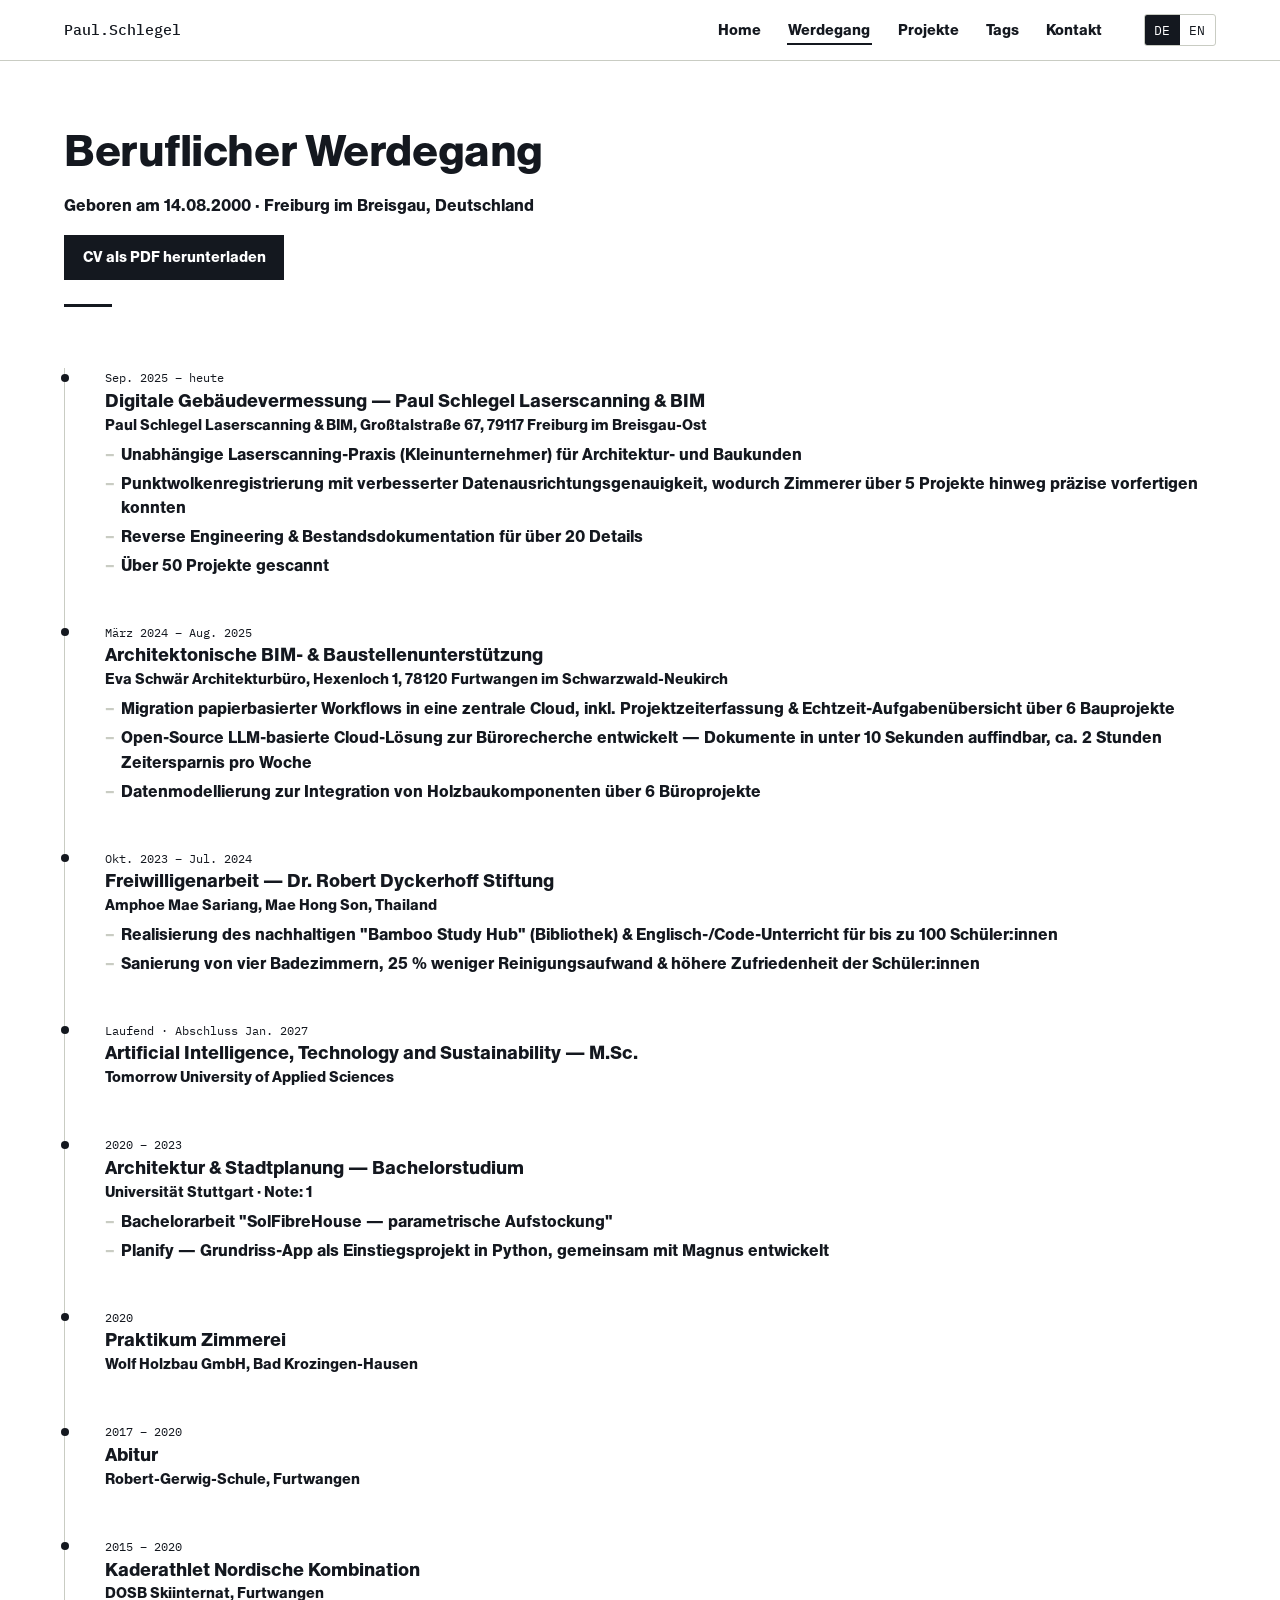
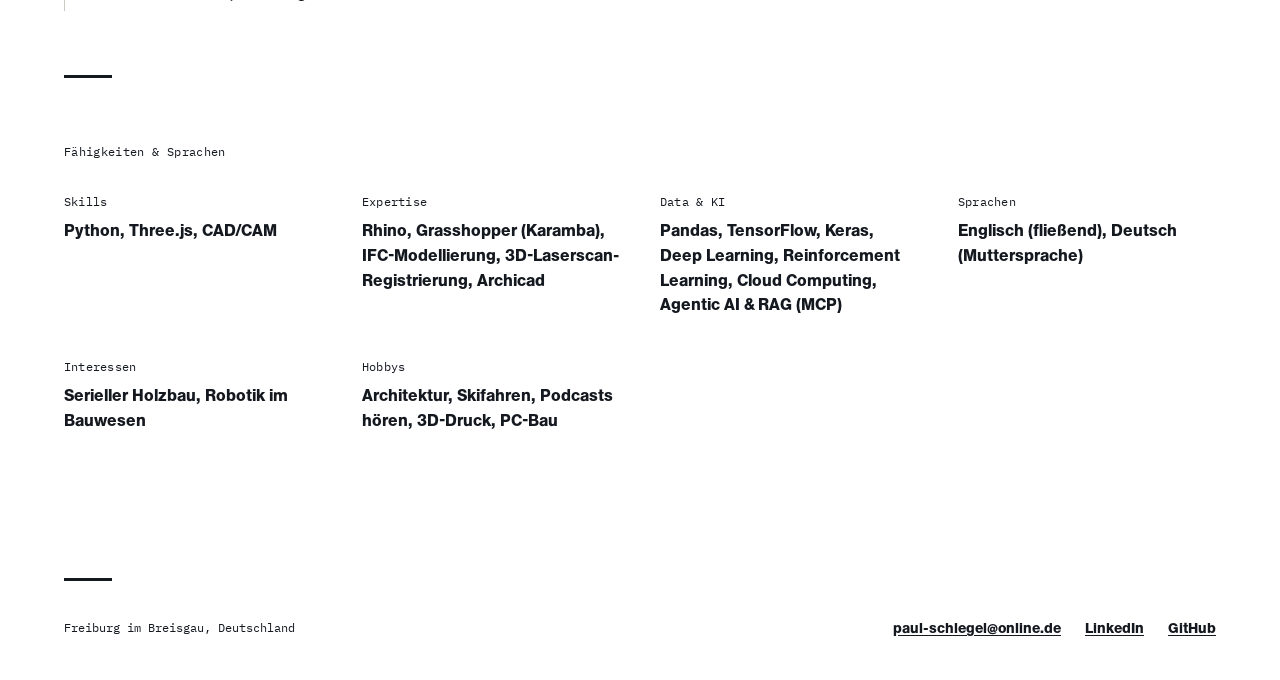
==== commit be9acd97: "Update career skills/languages and project tags, sync docs Trim outdated career.html content (soft-s" ====
--- a/career.html
+++ b/career.html
@@ -106,7 +106,7 @@
       <dl class="info-grid">
         <div>
           <dt data-de="Skills" data-en="Skills">Skills</dt>
-          <dd data-de="Stressresistent, kooperativ, Python, HTML, Three.js, IFC.js, CAD/CAM" data-en="Resilient under pressure, collaborative, Python, HTML, Three.js, IFC.js, CAD/CAM">Stressresistent, kooperativ, Python, HTML, Three.js, IFC.js, CAD/CAM</dd>
+          <dd data-de="Python, Three.js, CAD/CAM" data-en="Python, Three.js, CAD/CAM">Python, Three.js, CAD/CAM</dd>
         </div>
         <div>
           <dt data-de="Expertise" data-en="Expertise">Expertise</dt>
@@ -114,19 +114,19 @@
         </div>
         <div>
           <dt data-de="Data &amp; KI" data-en="Data &amp; AI">Data &amp; KI</dt>
-          <dd data-de="Pandas, TensorFlow, Keras, Deep Learning, Cloud Computing, KI/RAG-Anwendungen" data-en="Pandas, TensorFlow, Keras, Deep Learning, Cloud Computing, AI/RAG applications">Pandas, TensorFlow, Keras, Deep Learning, Cloud Computing, KI/RAG-Anwendungen</dd>
+          <dd data-de="Pandas, TensorFlow, Keras, Deep Learning, Reinforcement Learning, Cloud Computing, Agentic AI &amp; RAG (MCP)" data-en="Pandas, TensorFlow, Keras, deep learning, reinforcement learning, cloud computing, agentic AI &amp; RAG (MCP)">Pandas, TensorFlow, Keras, Deep Learning, Reinforcement Learning, Cloud Computing, Agentic AI &amp; RAG (MCP)</dd>
         </div>
         <div>
           <dt data-de="Sprachen" data-en="Languages">Sprachen</dt>
-          <dd data-de="Englisch (fließend), Deutsch (Muttersprache), Spanisch (gut), Thai (Grundkenntnisse)" data-en="English (fluent), German (native), Spanish (good), Thai (basic)">Englisch (fließend), Deutsch (Muttersprache), Spanisch (gut), Thai (Grundkenntnisse)</dd>
+          <dd data-de="Englisch (fließend), Deutsch (Muttersprache)" data-en="English (fluent), German (native)">Englisch (fließend), Deutsch (Muttersprache)</dd>
         </div>
         <div>
           <dt data-de="Interessen" data-en="Interests">Interessen</dt>
-          <dd data-de="Serieller Holzbau, Klimawandel, Computational Design, Reinforcement Learning, KI in CAD-Software (MCP), Robotik im Bauwesen" data-en="Serial/modular timber construction, climate change, computational design, reinforcement learning, AI in CAD software (MCP), robotics in construction">Serieller Holzbau, Klimawandel, Computational Design, Reinforcement Learning, KI in CAD-Software (MCP), Robotik im Bauwesen</dd>
+          <dd data-de="Serieller Holzbau, Robotik im Bauwesen" data-en="Serial/modular timber construction, robotics in construction">Serieller Holzbau, Robotik im Bauwesen</dd>
         </div>
         <div>
           <dt data-de="Hobbys" data-en="Hobbies">Hobbys</dt>
-          <dd data-de="Architektur entdecken, Skifahren, Podcasts hören, 3D-Druck, PC-Selbstbau" data-en="Discovering architecture, skiing, listening to podcasts, 3D printing, building PCs">Architektur entdecken, Skifahren, Podcasts hören, 3D-Druck, PC-Selbstbau</dd>
+          <dd data-de="Architektur, Skifahren, Podcasts hören, 3D-Druck, PC-Bau" data-en="Architecture, skiing, listening to podcasts, 3D printing, building PCs">Architektur, Skifahren, Podcasts hören, 3D-Druck, PC-Bau</dd>
         </div>
       </dl>
     </div>
